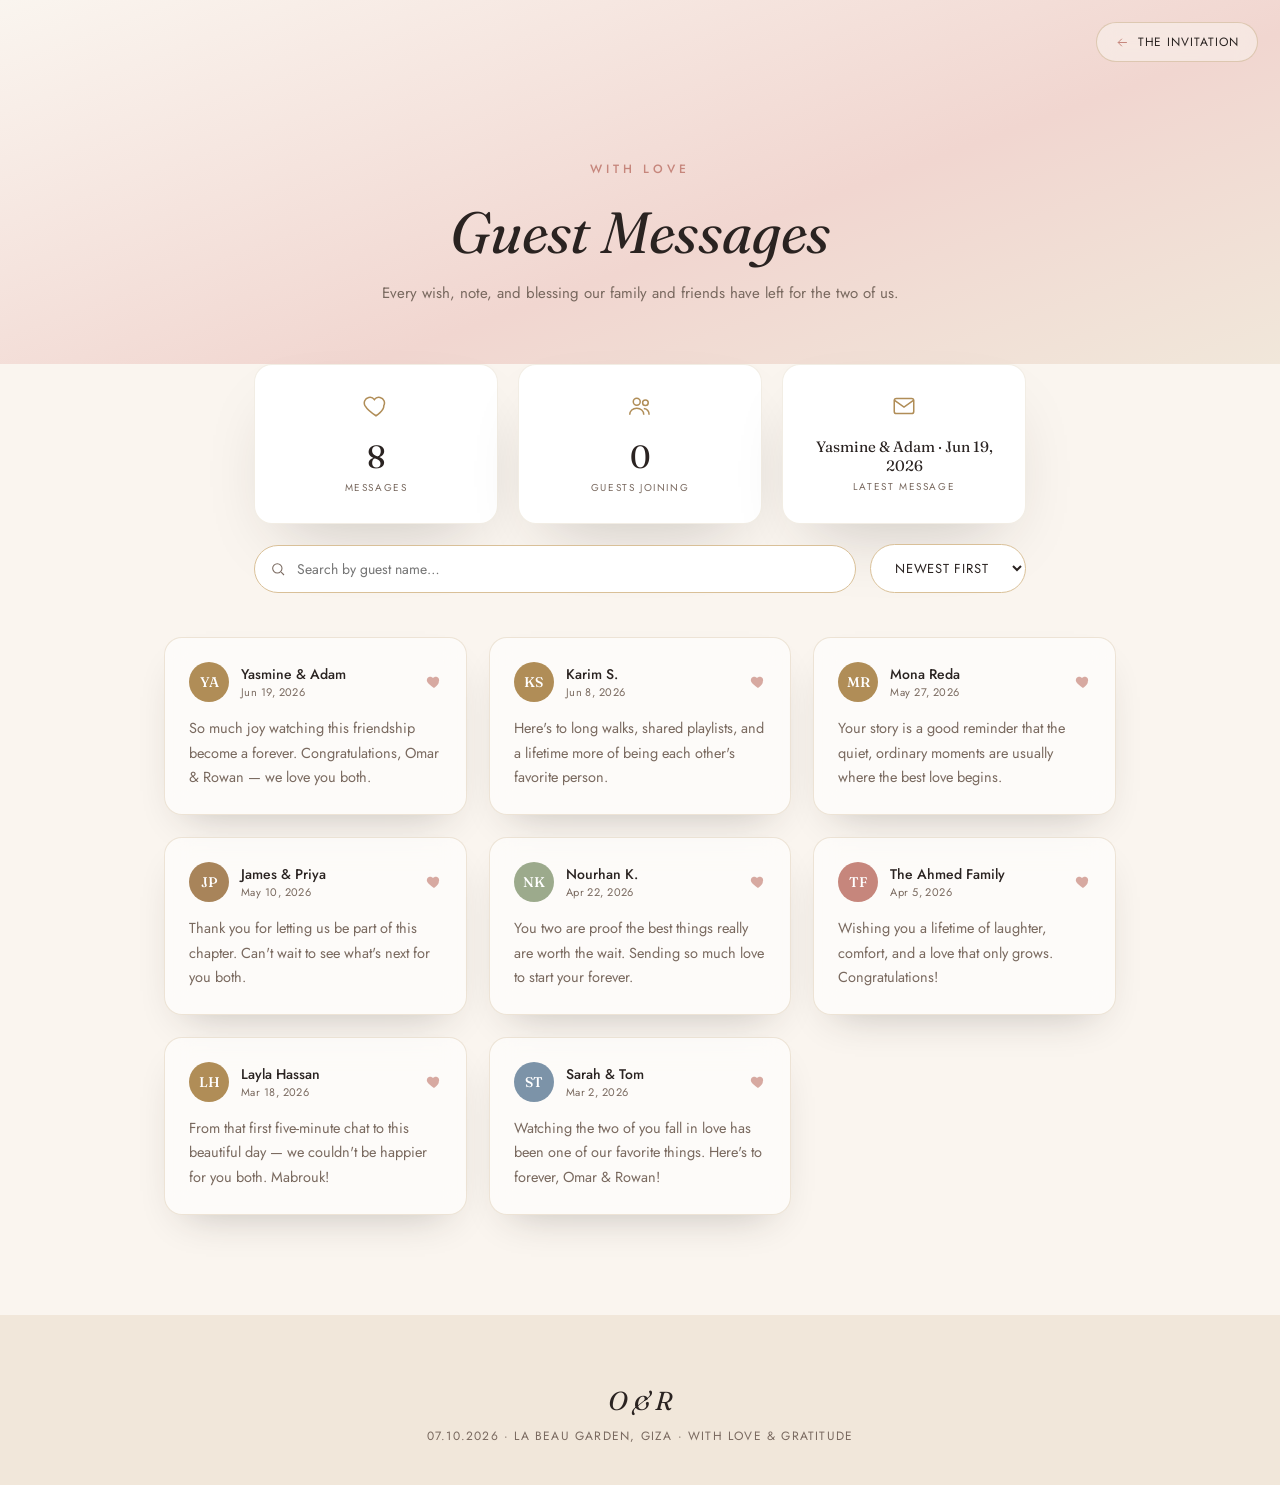
==== messages.html @ c039059a "Add files via upload" ====
<!DOCTYPE html>
<html lang="en">
<head>
<meta charset="UTF-8">
<meta name="viewport" content="width=device-width, initial-scale=1.0">
<meta name="theme-color" content="#B08D57">
<title>Guest Messages — Omar &amp; Rowan</title>
<link rel="preconnect" href="https://fonts.googleapis.com">
<link rel="preconnect" href="https://fonts.gstatic.com" crossorigin>
<link href="https://fonts.googleapis.com/css2?family=Fraunces:ital,opsz,wght@0,9..144,300;0,9..144,400;0,9..144,500;0,9..144,600;1,9..144,400;1,9..144,500&family=Jost:wght@300;400;500;600&display=swap" rel="stylesheet">
<link rel="stylesheet" href="style.css">
</head>
<body>

  <div id="preloader" aria-hidden="true">
    <svg class="pre-arch" width="140" height="50" viewBox="0 0 140 50">
      <path d="M4,46 C4,14 136,14 136,46"/>
    </svg>
    <div class="pre-mono">O &amp; R</div>
  </div>

  <nav id="site-nav" aria-label="Site">
    <a class="nav-pill" href="index.html">
      <svg viewBox="0 0 24 24" fill="none" stroke="currentColor" stroke-width="1.6"><path d="M19 12H5M11 18l-6-6 6-6"/></svg>
      <span>The Invitation</span>
    </a>
  </nav>

  <header class="msg-hero">
    <span class="eyebrow">With Love</span>
    <h1>Guest Messages</h1>
    <p>Every wish, note, and blessing our family and friends have left for the two of us.</p>
  </header>

  <main>
    <section class="stats-grid" data-reveal aria-label="Message statistics">
      <div class="stat-card">
        <svg class="stat-icon" viewBox="0 0 24 24" fill="none" stroke="currentColor" stroke-width="1.4"><path d="M12 21s-7.5-4.7-10.2-9.3C.3 8.8 1.6 5 5.3 4.1c2-.5 4 .3 5.2 2 1.2-1.7 3.2-2.5 5.2-2 3.7.9 5 4.7 3.5 7.6C19.5 16.3 12 21 12 21z"/></svg>
        <span class="stat-num" id="stat-total-messages">0</span>
        <span class="stat-label">Messages</span>
      </div>
      <div class="stat-card">
        <svg class="stat-icon" viewBox="0 0 24 24" fill="none" stroke="currentColor" stroke-width="1.4"><circle cx="9" cy="8" r="3.2"/><path d="M2.5 20c0-3.6 2.9-6 6.5-6s6.5 2.4 6.5 6"/><circle cx="17" cy="9" r="2.6"/><path d="M15.5 14.2c2.8.4 4.9 2.4 4.9 5.8"/></svg>
        <span class="stat-num" id="stat-total-guests">0</span>
        <span class="stat-label">Guests Joining</span>
      </div>
      <div class="stat-card">
        <svg class="stat-icon" viewBox="0 0 24 24" fill="none" stroke="currentColor" stroke-width="1.4"><rect x="3" y="5" width="18" height="14" rx="2"/><path d="M3 6.5l9 6.5 9-6.5"/></svg>
        <span class="stat-num" id="stat-latest-message" style="font-size:15px;">—</span>
        <span class="stat-label">Latest Message</span>
      </div>
    </section>

    <div class="msg-controls" data-reveal>
      <div class="msg-search-wrap">
        <svg viewBox="0 0 24 24" fill="none" stroke="currentColor" stroke-width="1.6" aria-hidden="true"><circle cx="11" cy="11" r="7"/><path d="M21 21l-4.3-4.3"/></svg>
        <input type="text" id="msg-search" placeholder="Search by guest name…" aria-label="Search messages by guest name">
      </div>
      <select id="msg-sort" aria-label="Sort messages">
        <option value="newest">Newest First</option>
        <option value="oldest">Oldest First</option>
      </select>
    </div>

    <div id="messages-grid"></div>

    <div class="messages-empty" id="messages-empty">
      <svg width="46" height="46" viewBox="0 0 24 24" fill="none" stroke="currentColor" stroke-width="1.2"><path d="M12 21s-7.5-4.7-10.2-9.3C.3 8.8 1.6 5 5.3 4.1c2-.5 4 .3 5.2 2 1.2-1.7 3.2-2.5 5.2-2 3.7.9 5 4.7 3.5 7.6C19.5 16.3 12 21 12 21z"/></svg>
      <strong>No messages yet</strong>
      <p>Be the first to leave your wishes for Omar &amp; Rowan.</p>
      <a class="btn btn-fill" href="index.html#rsvp">Leave a Message</a>
    </div>

    <div class="messages-no-results" id="messages-no-results">
      <strong>No matches</strong>
      <p>We couldn't find a guest by that name — try a different search.</p>
    </div>
  </main>

  <footer>
    <div class="foot-mono">O &amp; R</div>
    <p>07.10.2026 &middot; La Beau Garden, Giza &middot; With Love &amp; Gratitude</p>
  </footer>

<script src="utils.js"></script>
<script src="messagesData.js"></script>
<script src="messages.js"></script>
</body>
</html>
---- style.css ----
/* ============ TOKENS ============ */
  :root{
    --cream:#FAF5EF;
    --cream-deep:#F1E7DA;
    --blush:#E6B6AE;
    --blush-soft:#F1D6D0;
    --blush-deep:#C6867C;
    --gold:#B08D57;
    --gold-light:#D9C098;
    --ink:#2A2321;
    --ink-soft:#79695f;
    --white:#FFFFFF;
    --font-display:'Fraunces', serif;
    --font-body:'Jost', sans-serif;
    --shadow-soft: 0 30px 70px -30px rgba(42,35,33,.25);
    --ease: cubic-bezier(.22,.68,0,1.01);
    --section-pad: clamp(72px, 10vw, 140px);
  }

  *{box-sizing:border-box; margin:0; padding:0;}
  html{scroll-behavior:smooth;}
  body{
    font-family:var(--font-body);
    background:var(--cream);
    color:var(--ink);
    overflow-x:hidden;
    -webkit-font-smoothing:antialiased;
  }
  img{max-width:100%; display:block;}
  button{font-family:inherit; cursor:pointer;}
  a{color:inherit;}
  :focus-visible{outline:2px solid var(--gold); outline-offset:3px;}

  .eyebrow{
    font-family:var(--font-body);
    font-size:12px;
    letter-spacing:.32em;
    text-transform:uppercase;
    color:var(--blush-deep);
    font-weight:500;
    display:block;
    margin-bottom:18px;
  }
  .section-head{text-align:center; max-width:640px; margin:0 auto 56px;}
  .section-head h2{
    font-family:var(--font-display);
    font-weight:400;
    font-size:clamp(30px,4vw,44px);
    letter-spacing:.01em;
  }
  section{padding:var(--section-pad) 24px; position:relative;}
  .container{max-width:960px; margin:0 auto;}
  .container-narrow{max-width:680px; margin:0 auto;}

  .arch-divider{display:block; margin:0 auto; opacity:.85;}
  .arch-divider path{stroke:var(--gold); fill:none; stroke-width:1.3;}

  /* reveal-on-scroll */
  [data-reveal]{opacity:0; transform:translateY(26px); transition:opacity .9s var(--ease), transform .9s var(--ease);}
  [data-reveal].is-visible{opacity:1; transform:translateY(0);}

  .btn{
    display:inline-flex; align-items:center; gap:10px;
    padding:15px 34px;
    border-radius:999px;
    font-size:13px; letter-spacing:.14em; text-transform:uppercase; font-weight:500;
    text-decoration:none; border:1px solid var(--ink);
    transition:all .35s var(--ease);
    background:transparent; color:var(--ink);
  }
  .btn-fill{background:var(--ink); color:var(--cream);}
  .btn-fill:hover{background:var(--gold); border-color:var(--gold); color:var(--white);}
  .btn:not(.btn-fill):hover{background:var(--ink); color:var(--cream);}

  /* ============ UTILITIES ============
     Reusable building blocks for new components below —
     pulled out so surface/glass/shadow treatments aren't
     redefined per-component. Existing sections are left as
     they were to avoid regressions on this pass. */
  .u-glass{background:rgba(255,255,255,.55); backdrop-filter:blur(14px); -webkit-backdrop-filter:blur(14px);}
  .u-surface{background:var(--white); border-radius:18px; box-shadow:var(--shadow-soft);}
  .u-pill{border-radius:999px;}
  .u-visually-hidden{position:absolute; width:1px; height:1px; margin:-1px; padding:0; overflow:hidden; clip:rect(0,0,0,0); white-space:nowrap; border:0;}

  /* ============ PRELOADER ============ */
  #preloader{
    position:fixed; inset:0; z-index:999;
    background:var(--cream);
    display:flex; align-items:center; justify-content:center; flex-direction:column;
    transition:opacity .9s var(--ease), visibility .9s var(--ease);
  }
  #preloader.hide{opacity:0; visibility:hidden; pointer-events:none;}
  .pre-arch path{
    stroke:var(--gold); stroke-width:1.4; fill:none;
    stroke-dasharray:400; stroke-dashoffset:400;
    animation:draw 1.6s var(--ease) forwards .1s;
  }
  @keyframes draw{to{stroke-dashoffset:0;}}
  .pre-mono{
    font-family:var(--font-display); font-style:italic;
    font-size:26px; letter-spacing:.05em; color:var(--ink);
    opacity:0; margin-top:18px;
    animation:fadeUp 1s var(--ease) forwards 1.1s;
  }
  @keyframes fadeUp{from{opacity:0; transform:translateY(10px);} to{opacity:1; transform:translateY(0);}}

  /* ============ ENVELOPE ============ */
  #envelope-wrapper{
    position:fixed; inset:0; z-index:950;
    display:flex; align-items:center; justify-content:center; overflow:hidden;
    background:
      radial-gradient(ellipse at 50% 30%, rgba(217,192,152,.35), transparent 60%),
      linear-gradient(160deg, var(--cream) 0%, var(--blush-soft) 55%, var(--cream-deep) 100%);
    opacity:0; transform:scale(1.02);
    transition:opacity .8s var(--ease), transform .8s var(--ease);
  }
  body.loaded #envelope-wrapper{opacity:1; transform:scale(1);}
  #envelope-wrapper.fade-out{opacity:0; transform:scale(1.04); pointer-events:none; transition:opacity .68s var(--ease), transform .68s var(--ease);}
  #envelope-wrapper.skip-envelope{display:none;}

  .envelope-glow{
    position:absolute; width:60vmax; height:60vmax; border-radius:50%;
    background:radial-gradient(circle, rgba(176,141,87,.28), transparent 65%);
    filter:blur(10px); animation:glowPulse 6s ease-in-out infinite; pointer-events:none;
  }
  @keyframes glowPulse{0%,100%{transform:scale(1); opacity:.65;} 50%{transform:scale(1.08); opacity:.9;}}

  .envelope-particles{position:absolute; inset:0; pointer-events:none; z-index:1;}
  .dust-mote{position:absolute; border-radius:50%; background:var(--gold-light); opacity:0; animation:moteFloat linear infinite;}
  @keyframes moteFloat{
    0%{opacity:0; transform:translateY(0) translateX(0);}
    10%{opacity:.55;} 90%{opacity:.35;}
    100%{opacity:0; transform:translateY(-120px) translateX(18px);}
  }
  .spark{
    position:absolute; width:6px; height:6px; border-radius:50%; opacity:0;
    background:radial-gradient(circle, var(--white) 0%, var(--gold) 55%, transparent 75%);
    animation:sparkle 2.6s ease-in-out infinite;
  }
  @keyframes sparkle{0%,100%{opacity:0; transform:scale(.4);} 50%{opacity:1; transform:scale(1);}}

  #envelope-container{position:relative; z-index:2; display:flex; flex-direction:column; align-items:center; gap:34px; perspective:1600px;}

  .envelope{
    position:relative; width:min(78vw, 340px); aspect-ratio:3/2;
    transform-style:preserve-3d;
    filter:drop-shadow(0 30px 55px rgba(42,35,33,.28));
  }
  .envelope-body{
    position:absolute; inset:0; border-radius:6px;
    background:linear-gradient(155deg, #FFFDF9 0%, var(--cream) 60%, var(--cream-deep) 100%);
    border:1px solid var(--gold-light);
  }
  .envelope-body::before{
    content:''; position:absolute; inset:0;
    background:
      linear-gradient(135deg, transparent 49.5%, rgba(176,141,87,.16) 50%, transparent 50.5%),
      linear-gradient(-135deg, transparent 49.5%, rgba(176,141,87,.16) 50%, transparent 50.5%);
  }
  .envelope-body::after{
    content:''; position:absolute; inset:6px; border-radius:6px;
    border:1px solid var(--gold); opacity:.5; pointer-events:none;
  }
  .envelope-flap{
    position:absolute; top:0; left:0; right:0; height:52%;
    background:linear-gradient(155deg, #FFFDF9, var(--blush-soft));
    clip-path:polygon(0 0, 100% 0, 50% 100%);
    transform-origin:top center; transform:rotateX(0deg);
    transition:transform 1.1s var(--ease);
    z-index:3; border-top:1px solid var(--gold-light);
  }
  .envelope.open .envelope-flap{transform:rotateX(-172deg);}
  .wax-seal{
    position:absolute; top:calc(52% - 22px); left:50%; transform:translateX(-50%);
    width:46px; height:46px; border-radius:50%; z-index:5;
    background:radial-gradient(circle at 35% 30%, var(--blush-deep), var(--gold) 78%);
    box-shadow:0 6px 14px rgba(42,35,33,.35), inset 0 -3px 5px rgba(0,0,0,.2);
    display:flex; align-items:center; justify-content:center;
    font-family:var(--font-display); font-style:italic; color:var(--white); font-size:13px;
    transition:transform .6s var(--ease) .5s, opacity .6s var(--ease) .5s;
  }
  .envelope.open .wax-seal{transform:translateX(-50%) scale(.4) rotate(25deg); opacity:0;}
  .envelope-letter{
    position:absolute; left:6%; right:6%; bottom:8%; top:20%;
    background:linear-gradient(180deg, var(--white), var(--cream));
    border-radius:4px; box-shadow:0 10px 30px rgba(42,35,33,.18);
    border:1px solid var(--gold-light);
    display:flex; align-items:center; justify-content:center; text-align:center; padding:20px;
    transform:translateY(0) rotateX(0deg) scale(1);
    transition:transform 1.2s var(--ease) .55s, box-shadow 1.2s var(--ease) .55s;
    z-index:2;
  }
  .envelope.open .envelope-letter{
    transform:translateY(-64%) rotateX(6deg) scale(1.06);
    box-shadow:0 30px 60px rgba(42,35,33,.3);
  }
  .letter-content{display:flex; flex-direction:column; align-items:center; gap:8px;}
  .letter-ornament{color:var(--gold); font-size:20px;}
  .letter-content strong{font-family:var(--font-display); font-style:italic; font-size:clamp(20px,4vw,26px); color:var(--ink); font-weight:500;}
  .letter-subtext{font-size:11px; letter-spacing:.2em; text-transform:uppercase; color:var(--ink-soft);}

  #open-btn{
    display:flex; align-items:center; gap:10px; background:var(--ink); color:var(--cream);
    border:none; padding:15px 32px; border-radius:999px; font-size:13px; letter-spacing:.14em;
    text-transform:uppercase; font-weight:500; box-shadow:var(--shadow-soft);
    transition:background .35s var(--ease), transform .35s var(--ease), opacity .4s, transform .4s;
  }
  #open-btn:hover{background:var(--gold); transform:translateY(-2px);}
  .btn-icon{font-size:15px;}

  /* ============ SITE NAV ============ */
  #site-nav{position:fixed; top:22px; right:22px; z-index:70;}
  .nav-pill{
    display:flex; align-items:center; gap:8px;
    background:rgba(250,245,239,.55); backdrop-filter:blur(10px); -webkit-backdrop-filter:blur(10px);
    border:1px solid rgba(176,141,87,.35); color:var(--ink);
    padding:10px 18px; border-radius:999px; font-size:12px; letter-spacing:.08em; text-transform:uppercase;
    text-decoration:none; box-shadow:var(--shadow-soft); transition:all .3s var(--ease);
  }
  .nav-pill svg{width:15px; height:15px; color:var(--blush-deep); flex-shrink:0;}
  .nav-pill:hover{background:var(--ink); color:var(--cream);}
  .nav-pill:hover svg{color:var(--gold-light);}

  /* ============ HERO ============ */
  #hero{
    min-height:100vh; min-height:100svh;
    display:flex; flex-direction:column; align-items:center; justify-content:center;
    text-align:center; position:relative; overflow:hidden; padding:100px 24px 60px;
    background:linear-gradient(160deg, var(--cream) 0%, var(--blush-soft) 48%, var(--cream-deep) 100%);
    background-size:220% 220%;
    animation:heroShift 18s ease-in-out infinite;
  }
  @keyframes heroShift{
    0%,100%{background-position:0% 30%;}
    50%{background-position:100% 70%;}
  }
  .bokeh{position:absolute; border-radius:50%; background:radial-gradient(circle, rgba(176,141,87,.35), transparent 70%); filter:blur(2px); animation:drift linear infinite; opacity:.6;}
  @keyframes drift{
    0%{transform:translateY(0) translateX(0);}
    50%{transform:translateY(-40px) translateX(14px);}
    100%{transform:translateY(0) translateX(0);}
  }
  .hero-inner{position:relative; z-index:2; opacity:0; transform:translateY(18px);}
  body.loaded .hero-inner{animation:heroIn 1.1s var(--ease) forwards .15s;}
  @keyframes heroIn{to{opacity:1; transform:translateY(0);}}
  .hero-names{
    font-family:var(--font-display); font-weight:400; font-style:italic;
    font-size:clamp(52px, 10vw, 108px);
    line-height:1.02; color:var(--ink); margin:14px 0 26px;
  }
  .hero-arch{width:150px; height:44px; margin:26px auto;}
  .hero-meta{font-size:14px; letter-spacing:.18em; text-transform:uppercase; color:var(--ink-soft);}
  .hero-meta span{color:var(--blush-deep); padding:0 6px;}
  .scroll-cue{
    position:absolute; bottom:34px; left:50%; transform:translateX(-50%);
    display:flex; flex-direction:column; align-items:center; gap:8px;
    font-size:10px; letter-spacing:.28em; text-transform:uppercase; color:var(--ink-soft);
    z-index:2;
  }
  .scroll-cue::after{
    content:''; width:1px; height:34px; background:var(--gold);
    animation:scrollLine 2s ease-in-out infinite;
  }
  @keyframes scrollLine{0%,100%{transform:scaleY(.4); opacity:.4;} 50%{transform:scaleY(1); opacity:1;}}

  /* ============ STORY ============ */
  #story{background:var(--white);}
  .story-copy{font-size:17px; line-height:1.9; color:var(--ink-soft); text-align:center;}
  .story-copy p{margin-bottom:22px;}
  .story-copy p:first-of-type::first-letter{
    font-family:var(--font-display); font-size:52px; color:var(--gold); float:left;
    line-height:.8; margin:6px 10px 0 0; font-style:italic;
  }
  .narrate-btn{
    margin:34px auto 0; display:flex; align-items:center; gap:12px;
    background:none; border:1px solid var(--gold); color:var(--ink);
    padding:13px 28px; border-radius:999px; font-size:13px; letter-spacing:.12em; text-transform:uppercase;
    transition:all .3s var(--ease);
  }
  .narrate-btn:hover{background:var(--gold); color:var(--white);}
  .bars{display:flex; align-items:center; gap:2.5px; height:14px;}
  .bars span{width:2.5px; background:currentColor; border-radius:2px; height:5px; transition:height .2s;}
  .narrate-btn.speaking .bars span{animation:bar 0.9s ease-in-out infinite;}
  .narrate-btn.speaking .bars span:nth-child(2){animation-delay:.15s;}
  .narrate-btn.speaking .bars span:nth-child(3){animation-delay:.3s;}
  @keyframes bar{0%,100%{height:4px;} 50%{height:14px;}}

  /* ============ COUNTDOWN ============ */
  #countdown{background:var(--ink); color:var(--cream);}
  #countdown .eyebrow{color:var(--gold-light);}
  #countdown .section-head h2{color:var(--cream);}
  .cd-grid{display:grid; grid-template-columns:repeat(4,1fr); gap:18px; max-width:640px; margin:0 auto;}
  .cd-cell{text-align:center; padding:22px 8px; border:1px solid rgba(250,245,239,.18); border-radius:14px;}
  .cd-num{font-family:var(--font-display); font-size:clamp(32px,6vw,54px); font-weight:400; color:var(--cream);}
  .cd-label{font-size:10px; letter-spacing:.2em; text-transform:uppercase; color:var(--gold-light); margin-top:8px; display:block;}

  /* ============ LOCATION ============ */
  #location{background:var(--white);}
  .loc-card{
    max-width:560px; margin:0 auto; text-align:center;
    background:var(--cream); border-radius:22px; padding:52px 36px;
    box-shadow:var(--shadow-soft);
  }
  .loc-pin{width:34px; height:34px; margin:0 auto 18px; color:var(--gold);}
  .loc-card h3{font-family:var(--font-display); font-size:30px; font-weight:400; margin-bottom:10px;}
  .loc-addr{color:var(--ink-soft); font-size:15px; margin-bottom:6px;}
  .loc-time{color:var(--ink-soft); font-size:13px; letter-spacing:.08em; margin-bottom:28px;}
  .loc-time em{font-style:normal; color:var(--blush-deep);}

  /* ============ GUIDELINES ============ */
  #guidelines{background:var(--blush-soft);}
  .g-grid{display:grid; grid-template-columns:repeat(3,1fr); gap:28px; max-width:900px; margin:0 auto;}
  .g-card{background:var(--white); border-radius:18px; padding:36px 26px; text-align:center;}
  .g-icon{width:30px; height:30px; margin:0 auto 16px; color:var(--gold);}
  .g-card h4{font-family:var(--font-display); font-size:19px; font-weight:500; margin-bottom:10px;}
  .g-card p{font-size:14px; line-height:1.75; color:var(--ink-soft);}

  /* ============ GALLERY ============ */
  #gallery{background:var(--white);}
  .gal-grid{column-count:3; column-gap:22px; max-width:1000px; margin:0 auto;}
  .gal-card{
    break-inside:avoid; margin-bottom:22px; width:100%;
    position:relative; overflow:hidden; border-radius:16px; display:block;
    background:var(--cream-deep); box-shadow:0 14px 34px -18px rgba(42,35,33,.28);
    cursor:zoom-in; border:1px solid var(--gold-light);
    opacity:0; transform:translateY(22px);
    transition:opacity .7s var(--ease), transform .7s var(--ease), box-shadow .4s var(--ease);
  }
  .gal-card.is-visible{opacity:1; transform:translateY(0);}
  .gal-card:hover{box-shadow:0 22px 46px -18px rgba(42,35,33,.4);}
  .gal-card img{width:100%; height:auto; transition:transform .7s var(--ease);}
  .gal-card:hover img{transform:scale(1.07);}
  .gal-caption{
    position:absolute; left:0; right:0; bottom:0; padding:26px 18px 16px;
    background:linear-gradient(0deg, rgba(42,35,33,.72), transparent);
    color:var(--cream); font-size:13px; letter-spacing:.04em;
    opacity:0; transform:translateY(8px);
    transition:opacity .35s var(--ease), transform .35s var(--ease);
  }
  .gal-card:hover .gal-caption, .gal-card:focus-within .gal-caption{opacity:1; transform:translateY(0);}
  .gallery-empty{text-align:center; padding:50px 20px; color:var(--ink-soft); font-size:14px; max-width:420px; margin:0 auto;}
  .gallery-empty strong{display:block; font-family:var(--font-display); font-style:italic; font-size:20px; color:var(--ink); margin-bottom:8px;}

  /* ============ LIGHTBOX ============ */
  #lightbox{
    position:fixed; inset:0; z-index:300; display:none;
    align-items:center; justify-content:center; padding:30px;
    background:rgba(20,16,15,.92);
  }
  #lightbox.open{display:flex;}
  .lightbox-figure{max-width:min(92vw,900px); max-height:88vh; text-align:center;}
  .lightbox-figure img{max-width:100%; max-height:76vh; border-radius:10px; box-shadow:0 30px 70px rgba(0,0,0,.5); margin:0 auto;}
  .lightbox-caption{color:var(--cream); font-size:13px; margin-top:16px; letter-spacing:.04em;}
  .lightbox-btn{
    position:absolute; background:rgba(250,245,239,.12); border:1px solid rgba(250,245,239,.3); color:var(--cream);
    border-radius:50%; width:44px; height:44px; display:flex; align-items:center; justify-content:center;
    transition:all .25s var(--ease);
  }
  .lightbox-btn:hover{background:var(--gold); border-color:var(--gold);}
  .lightbox-btn svg{width:18px; height:18px;}
  #lightbox-close{top:22px; right:22px;}
  #lightbox-prev{left:18px; top:50%; transform:translateY(-50%);}
  #lightbox-next{right:18px; top:50%; transform:translateY(-50%);}

  /* ============ RSVP ============ */
  #rsvp{background:var(--ink); color:var(--cream);}
  #rsvp .eyebrow{color:var(--gold-light);}
  #rsvp .section-head h2{color:var(--cream);}
  #rsvp-form{max-width:560px; margin:0 auto; display:grid; gap:20px;}
  .field label{display:block; font-size:11px; letter-spacing:.14em; text-transform:uppercase; color:var(--gold-light); margin-bottom:8px;}
  .field input, .field select, .field textarea{
    width:100%; background:transparent; border:1px solid rgba(250,245,239,.3);
    color:var(--cream); padding:13px 16px; border-radius:10px; font-family:inherit; font-size:15px;
  }
  .field textarea{resize:vertical; min-height:80px;}
  .field select option{color:var(--ink);}
  .field input::placeholder, .field textarea::placeholder{color:rgba(250,245,239,.4);}
  .radio-row{display:flex; gap:12px; flex-wrap:wrap;}
  .radio-pill input{position:absolute; opacity:0; pointer-events:none;}
  .radio-pill span{
    display:inline-block; padding:11px 22px; border-radius:999px; border:1px solid rgba(250,245,239,.3);
    font-size:13px; transition:all .25s;
  }
  .radio-pill input:checked + span{background:var(--gold); border-color:var(--gold); color:var(--white);}
  .rsvp-submit{width:100%; justify-content:center; background:var(--gold); border-color:var(--gold); color:var(--white);}
  .rsvp-submit:hover{background:var(--blush-deep); border-color:var(--blush-deep);}
  .rsvp-note{font-size:12px; color:rgba(250,245,239,.55); text-align:center;}
  #rsvp-confirm{display:none; text-align:center; max-width:480px; margin:0 auto;}
  #rsvp-confirm.show{display:block;}
  #rsvp-confirm svg{width:40px; height:40px; color:var(--gold-light); margin:0 auto 16px;}
  #rsvp-confirm h3{font-family:var(--font-display); font-size:26px; font-weight:400; margin-bottom:10px;}
  #rsvp-confirm p{color:rgba(250,245,239,.7); font-size:14px;}

  /* ============ FOOTER ============ */
  footer{text-align:center; padding:70px 24px 40px; background:var(--cream-deep);}
  .foot-mono{font-family:var(--font-display); font-style:italic; font-size:26px; margin-bottom:10px;}
  footer p{font-size:12px; letter-spacing:.1em; color:var(--ink-soft); text-transform:uppercase;}
  #admin-link{
    display:inline-block; margin-top:26px; font-size:11px; color:var(--ink-soft);
    text-decoration:underline; text-underline-offset:3px; opacity:.55; background:none; border:none;
  }

  /* ============ MUSIC WIDGET ============ */
  #music-widget{position:fixed; bottom:26px; right:26px; z-index:60;}
  #music-btn{
    width:54px; height:54px; border-radius:50%; background:var(--ink); color:var(--cream);
    border:none; display:flex; align-items:center; justify-content:center;
    box-shadow:var(--shadow-soft);
  }
  #music-btn svg{width:20px; height:20px;}
  #music-btn.playing svg{animation:spin 6s linear infinite;}
  @keyframes spin{to{transform:rotate(360deg);}}
  #music-panel{
    position:absolute; bottom:66px; right:0; width:300px;
    background:var(--white); border-radius:16px; box-shadow:var(--shadow-soft);
    padding:16px; opacity:0; transform:translateY(10px) scale(.97); pointer-events:none;
    transition:all .3s var(--ease);
  }
  #music-panel.open{opacity:1; transform:translateY(0) scale(1); pointer-events:auto;}
  .music-empty{text-align:center; padding:18px 10px; font-size:13px; color:var(--ink-soft); line-height:1.6;}
  .music-empty strong{display:block; color:var(--ink); font-family:var(--font-display); font-size:16px; margin-bottom:6px; font-style:italic;}

  /* ============ ADMIN MODAL ============ */
  #admin-modal{
    position:fixed; inset:0; background:rgba(42,35,33,.7); z-index:200;
    display:none; align-items:center; justify-content:center; padding:24px;
  }
  #admin-modal.open{display:flex;}
  .admin-box{background:var(--cream); border-radius:18px; padding:32px; max-width:520px; width:100%; max-height:74vh; overflow-y:auto;}
  .admin-box h3{font-family:var(--font-display); font-size:24px; margin-bottom:18px;}
  .admin-row{border-bottom:1px solid var(--gold-light); padding:14px 0; font-size:14px;}
  .admin-row b{display:block; font-family:var(--font-body); font-weight:500;}
  .admin-row span{color:var(--ink-soft); font-size:12.5px;}
  #admin-close{margin-top:20px;}
  .admin-empty{color:var(--ink-soft); font-size:14px;}

  /* ============ MESSAGES PAGE ============ */
  .msg-hero{
    padding:160px 24px 60px; text-align:center;
    background:linear-gradient(160deg, var(--cream) 0%, var(--blush-soft) 60%, var(--cream-deep) 100%);
    opacity:0; transform:translateY(18px);
  }
  body.loaded .msg-hero{animation:heroIn 1.1s var(--ease) forwards .15s;}
  .msg-hero h1{font-family:var(--font-display); font-style:italic; font-weight:400; font-size:clamp(36px,6vw,58px); color:var(--ink);}
  .msg-hero p{color:var(--ink-soft); margin-top:14px; font-size:15px;}

  .stats-grid{display:grid; grid-template-columns:repeat(3,1fr); gap:20px; max-width:820px; margin:0 auto; padding:0 24px 20px;}
  .stat-card{
    background:var(--white); border-radius:18px; padding:28px 18px; text-align:center;
    box-shadow:var(--shadow-soft); border:1px solid rgba(176,141,87,.16);
  }
  .stat-icon{width:26px; height:26px; margin:0 auto 12px; color:var(--gold);}
  .stat-num{display:block; font-family:var(--font-display); font-size:clamp(24px,4vw,32px); color:var(--ink);}
  .stat-label{font-size:10px; letter-spacing:.16em; text-transform:uppercase; color:var(--ink-soft); margin-top:4px; display:block;}

  .msg-controls{
    max-width:820px; margin:0 auto 44px; padding:0 24px;
    display:flex; gap:14px; flex-wrap:wrap; align-items:center; justify-content:center;
  }
  .msg-search-wrap{position:relative; flex:1; min-width:220px;}
  .msg-search-wrap svg{position:absolute; left:16px; top:50%; transform:translateY(-50%); width:16px; height:16px; color:var(--ink-soft);}
  #msg-search{
    width:100%; padding:13px 16px 13px 42px; border-radius:999px; border:1px solid var(--gold-light);
    background:var(--white); font-family:inherit; font-size:14px; color:var(--ink);
  }
  #msg-sort{
    padding:13px 20px; border-radius:999px; border:1px solid var(--gold-light); background:var(--white);
    font-family:inherit; font-size:13px; color:var(--ink); text-transform:uppercase; letter-spacing:.06em;
  }

  #messages-grid{
    display:grid; grid-template-columns:repeat(3,1fr); gap:22px;
    max-width:1000px; margin:0 auto; padding:0 24px 100px;
  }
  .msg-card{
    background:rgba(255,255,255,.6); backdrop-filter:blur(14px); -webkit-backdrop-filter:blur(14px);
    border:1px solid rgba(176,141,87,.22); border-radius:18px; padding:24px;
    box-shadow:0 18px 40px -22px rgba(42,35,33,.3);
    opacity:0; transform:translateY(18px);
    animation:msgFadeUp .7s var(--ease) forwards;
    transition:transform .3s var(--ease), box-shadow .3s var(--ease);
  }
  @keyframes msgFadeUp{to{opacity:1; transform:translateY(0);}}
  .msg-card:hover{transform:translateY(-4px); box-shadow:0 26px 50px -20px rgba(42,35,33,.36);}
  .msg-top{display:flex; align-items:center; gap:12px; margin-bottom:14px;}
  .msg-avatar{
    width:40px; height:40px; border-radius:50%; flex-shrink:0;
    display:flex; align-items:center; justify-content:center;
    color:var(--white); font-family:var(--font-display); font-size:14px; font-weight:500;
  }
  .msg-meta{display:flex; flex-direction:column; flex:1; min-width:0;}
  .msg-name{font-size:14px; font-weight:500; color:var(--ink);}
  .msg-date{font-size:11px; color:var(--ink-soft); letter-spacing:.04em;}
  .msg-heart{width:16px; height:16px; color:var(--blush-deep); flex-shrink:0; opacity:.7;}
  .msg-text{font-size:14.5px; line-height:1.7; color:var(--ink-soft);}

  .messages-empty, .messages-no-results{text-align:center; max-width:420px; margin:0 auto; padding:60px 24px 100px; display:none;}
  .messages-empty svg{color:var(--gold); margin:0 auto 18px; display:block;}
  .messages-empty strong, .messages-no-results strong{
    display:block; font-family:var(--font-display); font-style:italic; font-size:24px; color:var(--ink); margin-bottom:10px;
  }
  .messages-empty p, .messages-no-results p{color:var(--ink-soft); font-size:14px; margin-bottom:22px;}

  /* ============ RESPONSIVE ============ */
  @media (max-width:900px){
    .gal-grid{column-count:2;}
    #messages-grid{grid-template-columns:repeat(2,1fr);}
  }
  @media (max-width:760px){
    .cd-grid{gap:10px;}
    .cd-cell{padding:14px 4px; border-radius:10px;}
    .g-grid{grid-template-columns:repeat(2,1fr);}
    #music-widget{bottom:18px; right:18px;}
    #music-panel{width:calc(100vw - 36px); right:-8px;}
    #site-nav{top:14px; right:14px;}
    .nav-pill span{display:none;}
    .nav-pill{padding:12px;}
    .nav-pill svg{width:17px; height:17px;}
    .stats-grid{gap:12px;}
    .msg-hero{padding:130px 24px 40px;}
  }
  @media (max-width:600px){
    .gal-grid{column-count:1;}
    #messages-grid{grid-template-columns:1fr;}
    .lightbox-btn{width:38px; height:38px;}
    #lightbox-prev{left:8px;}
    #lightbox-next{right:8px;}
  }
  @media (max-width:480px){
    .g-grid{grid-template-columns:1fr;}
    .stat-card{padding:20px 10px;}
  }

  @media (prefers-reduced-motion: reduce){
    *{animation-duration:.01ms !important; animation-iteration-count:1 !important; transition-duration:.01ms !important;}
    html{scroll-behavior:auto;}
  }
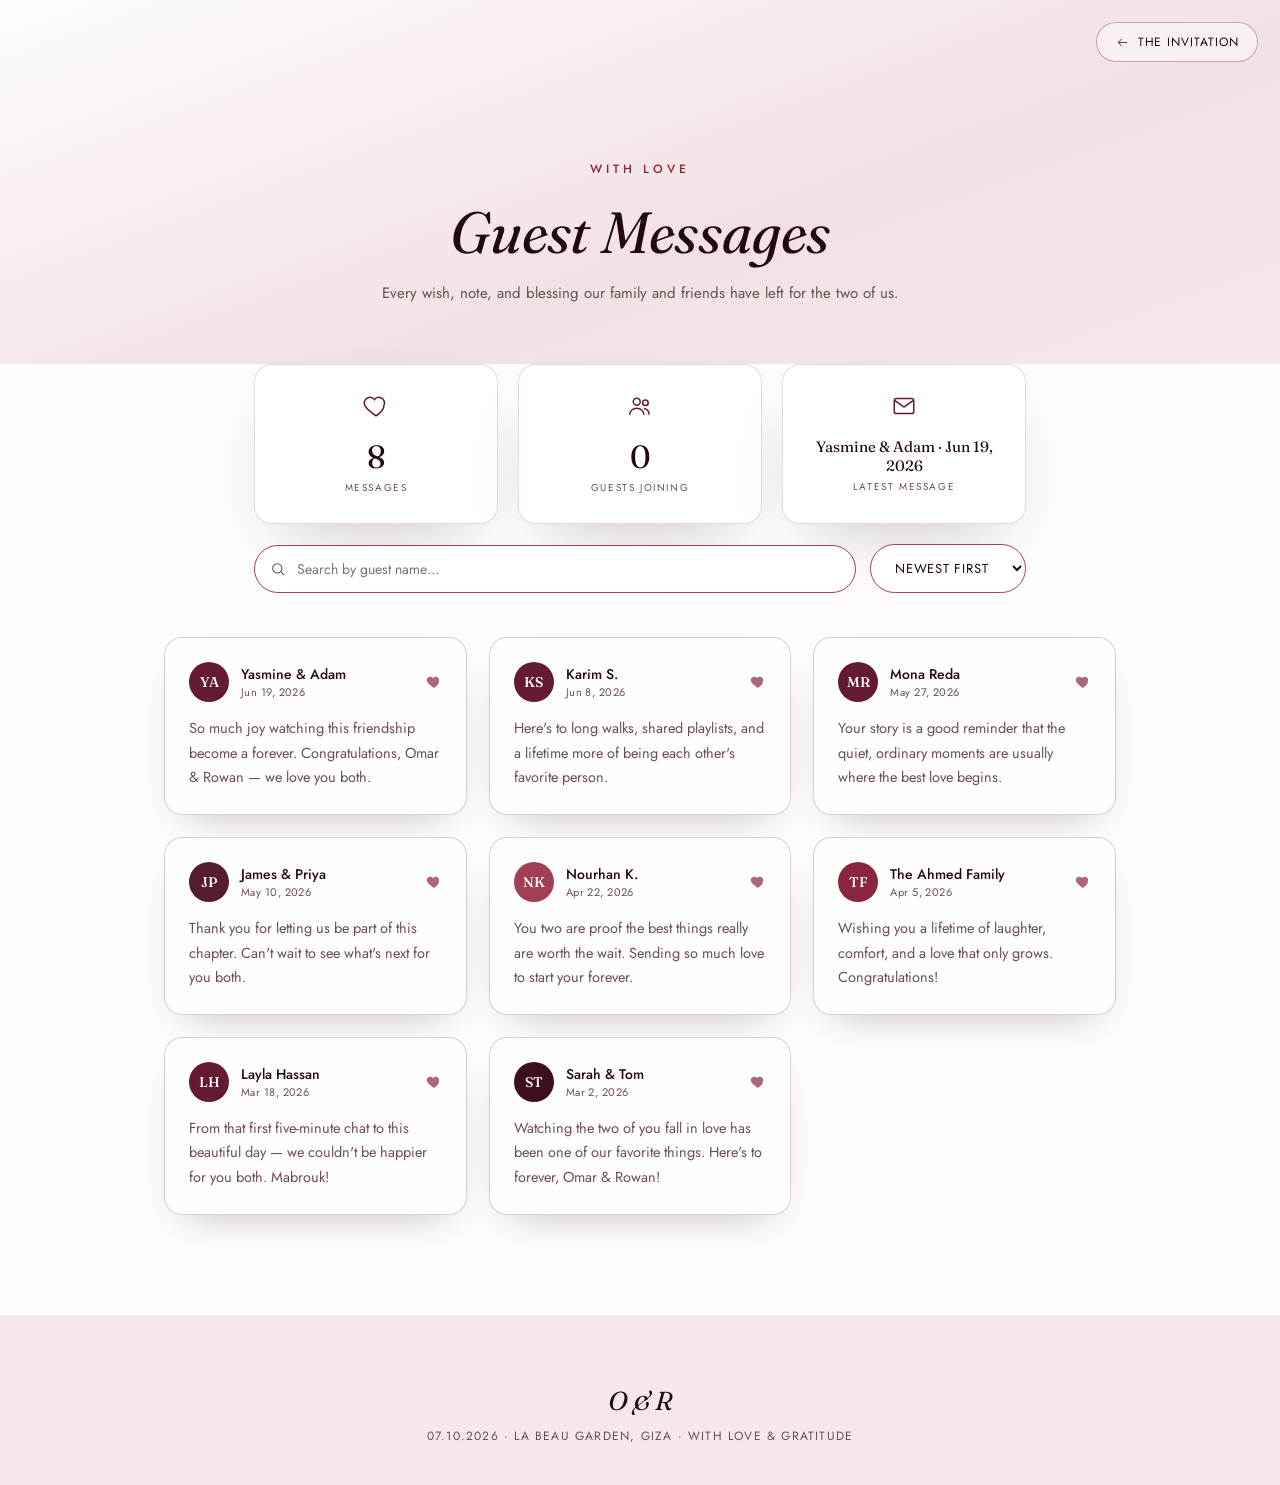
==== commit 2a56540a: "Add files via upload" ====
--- a/messages.html
+++ b/messages.html
@@ -3,7 +3,7 @@
 <head>
 <meta charset="UTF-8">
 <meta name="viewport" content="width=device-width, initial-scale=1.0">
-<meta name="theme-color" content="#B08D57">
+<meta name="theme-color" content="#641B31">
 <title>Guest Messages — Omar &amp; Rowan</title>
 <link rel="preconnect" href="https://fonts.googleapis.com">
 <link rel="preconnect" href="https://fonts.gstatic.com" crossorigin>
--- a/style.css
+++ b/style.css
@@ -1,18 +1,22 @@
 /* ============ TOKENS ============ */
   :root{
-    --cream:#FAF5EF;
-    --cream-deep:#F1E7DA;
-    --blush:#E6B6AE;
-    --blush-soft:#F1D6D0;
-    --blush-deep:#C6867C;
-    --gold:#B08D57;
-    --gold-light:#D9C098;
-    --ink:#2A2321;
-    --ink-soft:#79695f;
+    --cream:#FEFCFC;
+    --cream-deep:#F6E8EA;
+    --blush:#E8CDD2;
+    --blush-soft:#F2E1E3;
+    --blush-deep:#8A2540;
+    --gold:#641B31;
+    --gold-light:#A23F55;
+    --ink:#220810;
+    --ink-soft:#6B4E53;
     --white:#FFFFFF;
+    --accent-rgb:100,27,49;
+    --gold-light-rgb:162,63,85;
+    --ink-rgb:34,8,16;
+    --cream-rgb:254,252,252;
     --font-display:'Fraunces', serif;
     --font-body:'Jost', sans-serif;
-    --shadow-soft: 0 30px 70px -30px rgba(42,35,33,.25);
+    --shadow-soft: 0 30px 70px -30px rgba(var(--ink-rgb),.25);
     --ease: cubic-bezier(.22,.68,0,1.01);
     --section-pad: clamp(72px, 10vw, 140px);
   }
@@ -109,7 +113,7 @@
     position:fixed; inset:0; z-index:950;
     display:flex; align-items:center; justify-content:center; overflow:hidden;
     background:
-      radial-gradient(ellipse at 50% 30%, rgba(217,192,152,.35), transparent 60%),
+      radial-gradient(ellipse at 50% 30%, rgba(var(--gold-light-rgb),.35), transparent 60%),
       linear-gradient(160deg, var(--cream) 0%, var(--blush-soft) 55%, var(--cream-deep) 100%);
     opacity:0; transform:scale(1.02);
     transition:opacity .8s var(--ease), transform .8s var(--ease);
@@ -120,7 +124,7 @@
 
   .envelope-glow{
     position:absolute; width:60vmax; height:60vmax; border-radius:50%;
-    background:radial-gradient(circle, rgba(176,141,87,.28), transparent 65%);
+    background:radial-gradient(circle, rgba(var(--accent-rgb),.28), transparent 65%);
     filter:blur(10px); animation:glowPulse 6s ease-in-out infinite; pointer-events:none;
   }
   @keyframes glowPulse{0%,100%{transform:scale(1); opacity:.65;} 50%{transform:scale(1.08); opacity:.9;}}
@@ -144,7 +148,7 @@
   .envelope{
     position:relative; width:min(78vw, 340px); aspect-ratio:3/2;
     transform-style:preserve-3d;
-    filter:drop-shadow(0 30px 55px rgba(42,35,33,.28));
+    filter:drop-shadow(0 30px 55px rgba(var(--ink-rgb),.28));
   }
   .envelope-body{
     position:absolute; inset:0; border-radius:6px;
@@ -154,8 +158,8 @@
   .envelope-body::before{
     content:''; position:absolute; inset:0;
     background:
-      linear-gradient(135deg, transparent 49.5%, rgba(176,141,87,.16) 50%, transparent 50.5%),
-      linear-gradient(-135deg, transparent 49.5%, rgba(176,141,87,.16) 50%, transparent 50.5%);
+      linear-gradient(135deg, transparent 49.5%, rgba(var(--accent-rgb),.16) 50%, transparent 50.5%),
+      linear-gradient(-135deg, transparent 49.5%, rgba(var(--accent-rgb),.16) 50%, transparent 50.5%);
   }
   .envelope-body::after{
     content:''; position:absolute; inset:6px; border-radius:6px;
@@ -174,7 +178,7 @@
     position:absolute; top:calc(52% - 22px); left:50%; transform:translateX(-50%);
     width:46px; height:46px; border-radius:50%; z-index:5;
     background:radial-gradient(circle at 35% 30%, var(--blush-deep), var(--gold) 78%);
-    box-shadow:0 6px 14px rgba(42,35,33,.35), inset 0 -3px 5px rgba(0,0,0,.2);
+    box-shadow:0 6px 14px rgba(var(--ink-rgb),.35), inset 0 -3px 5px rgba(0,0,0,.2);
     display:flex; align-items:center; justify-content:center;
     font-family:var(--font-display); font-style:italic; color:var(--white); font-size:13px;
     transition:transform .6s var(--ease) .5s, opacity .6s var(--ease) .5s;
@@ -183,7 +187,7 @@
   .envelope-letter{
     position:absolute; left:6%; right:6%; bottom:8%; top:20%;
     background:linear-gradient(180deg, var(--white), var(--cream));
-    border-radius:4px; box-shadow:0 10px 30px rgba(42,35,33,.18);
+    border-radius:4px; box-shadow:0 10px 30px rgba(var(--ink-rgb),.18);
     border:1px solid var(--gold-light);
     display:flex; align-items:center; justify-content:center; text-align:center; padding:20px;
     transform:translateY(0) rotateX(0deg) scale(1);
@@ -192,7 +196,7 @@
   }
   .envelope.open .envelope-letter{
     transform:translateY(-64%) rotateX(6deg) scale(1.06);
-    box-shadow:0 30px 60px rgba(42,35,33,.3);
+    box-shadow:0 30px 60px rgba(var(--ink-rgb),.3);
   }
   .letter-content{display:flex; flex-direction:column; align-items:center; gap:8px;}
   .letter-ornament{color:var(--gold); font-size:20px;}
@@ -212,8 +216,8 @@
   #site-nav{position:fixed; top:22px; right:22px; z-index:70;}
   .nav-pill{
     display:flex; align-items:center; gap:8px;
-    background:rgba(250,245,239,.55); backdrop-filter:blur(10px); -webkit-backdrop-filter:blur(10px);
-    border:1px solid rgba(176,141,87,.35); color:var(--ink);
+    background:rgba(var(--cream-rgb),.55); backdrop-filter:blur(10px); -webkit-backdrop-filter:blur(10px);
+    border:1px solid rgba(var(--accent-rgb),.35); color:var(--ink);
     padding:10px 18px; border-radius:999px; font-size:12px; letter-spacing:.08em; text-transform:uppercase;
     text-decoration:none; box-shadow:var(--shadow-soft); transition:all .3s var(--ease);
   }
@@ -234,7 +238,7 @@
     0%,100%{background-position:0% 30%;}
     50%{background-position:100% 70%;}
   }
-  .bokeh{position:absolute; border-radius:50%; background:radial-gradient(circle, rgba(176,141,87,.35), transparent 70%); filter:blur(2px); animation:drift linear infinite; opacity:.6;}
+  .bokeh{position:absolute; border-radius:50%; background:radial-gradient(circle, rgba(var(--accent-rgb),.35), transparent 70%); filter:blur(2px); animation:drift linear infinite; opacity:.6;}
   @keyframes drift{
     0%{transform:translateY(0) translateX(0);}
     50%{transform:translateY(-40px) translateX(14px);}
@@ -290,7 +294,7 @@
   #countdown .eyebrow{color:var(--gold-light);}
   #countdown .section-head h2{color:var(--cream);}
   .cd-grid{display:grid; grid-template-columns:repeat(4,1fr); gap:18px; max-width:640px; margin:0 auto;}
-  .cd-cell{text-align:center; padding:22px 8px; border:1px solid rgba(250,245,239,.18); border-radius:14px;}
+  .cd-cell{text-align:center; padding:22px 8px; border:1px solid rgba(var(--cream-rgb),.18); border-radius:14px;}
   .cd-num{font-family:var(--font-display); font-size:clamp(32px,6vw,54px); font-weight:400; color:var(--cream);}
   .cd-label{font-size:10px; letter-spacing:.2em; text-transform:uppercase; color:var(--gold-light); margin-top:8px; display:block;}
 
@@ -321,18 +325,18 @@
   .gal-card{
     break-inside:avoid; margin-bottom:22px; width:100%;
     position:relative; overflow:hidden; border-radius:16px; display:block;
-    background:var(--cream-deep); box-shadow:0 14px 34px -18px rgba(42,35,33,.28);
+    background:var(--cream-deep); box-shadow:0 14px 34px -18px rgba(var(--ink-rgb),.28);
     cursor:zoom-in; border:1px solid var(--gold-light);
     opacity:0; transform:translateY(22px);
     transition:opacity .7s var(--ease), transform .7s var(--ease), box-shadow .4s var(--ease);
   }
   .gal-card.is-visible{opacity:1; transform:translateY(0);}
-  .gal-card:hover{box-shadow:0 22px 46px -18px rgba(42,35,33,.4);}
+  .gal-card:hover{box-shadow:0 22px 46px -18px rgba(var(--ink-rgb),.4);}
   .gal-card img{width:100%; height:auto; transition:transform .7s var(--ease);}
   .gal-card:hover img{transform:scale(1.07);}
   .gal-caption{
     position:absolute; left:0; right:0; bottom:0; padding:26px 18px 16px;
-    background:linear-gradient(0deg, rgba(42,35,33,.72), transparent);
+    background:linear-gradient(0deg, rgba(var(--ink-rgb),.72), transparent);
     color:var(--cream); font-size:13px; letter-spacing:.04em;
     opacity:0; transform:translateY(8px);
     transition:opacity .35s var(--ease), transform .35s var(--ease);
@@ -352,7 +356,7 @@
   .lightbox-figure img{max-width:100%; max-height:76vh; border-radius:10px; box-shadow:0 30px 70px rgba(0,0,0,.5); margin:0 auto;}
   .lightbox-caption{color:var(--cream); font-size:13px; margin-top:16px; letter-spacing:.04em;}
   .lightbox-btn{
-    position:absolute; background:rgba(250,245,239,.12); border:1px solid rgba(250,245,239,.3); color:var(--cream);
+    position:absolute; background:rgba(var(--cream-rgb),.12); border:1px solid rgba(var(--cream-rgb),.3); color:var(--cream);
     border-radius:50%; width:44px; height:44px; display:flex; align-items:center; justify-content:center;
     transition:all .25s var(--ease);
   }
@@ -369,27 +373,27 @@
   #rsvp-form{max-width:560px; margin:0 auto; display:grid; gap:20px;}
   .field label{display:block; font-size:11px; letter-spacing:.14em; text-transform:uppercase; color:var(--gold-light); margin-bottom:8px;}
   .field input, .field select, .field textarea{
-    width:100%; background:transparent; border:1px solid rgba(250,245,239,.3);
+    width:100%; background:transparent; border:1px solid rgba(var(--cream-rgb),.3);
     color:var(--cream); padding:13px 16px; border-radius:10px; font-family:inherit; font-size:15px;
   }
   .field textarea{resize:vertical; min-height:80px;}
   .field select option{color:var(--ink);}
-  .field input::placeholder, .field textarea::placeholder{color:rgba(250,245,239,.4);}
+  .field input::placeholder, .field textarea::placeholder{color:rgba(var(--cream-rgb),.4);}
   .radio-row{display:flex; gap:12px; flex-wrap:wrap;}
   .radio-pill input{position:absolute; opacity:0; pointer-events:none;}
   .radio-pill span{
-    display:inline-block; padding:11px 22px; border-radius:999px; border:1px solid rgba(250,245,239,.3);
+    display:inline-block; padding:11px 22px; border-radius:999px; border:1px solid rgba(var(--cream-rgb),.3);
     font-size:13px; transition:all .25s;
   }
   .radio-pill input:checked + span{background:var(--gold); border-color:var(--gold); color:var(--white);}
   .rsvp-submit{width:100%; justify-content:center; background:var(--gold); border-color:var(--gold); color:var(--white);}
   .rsvp-submit:hover{background:var(--blush-deep); border-color:var(--blush-deep);}
-  .rsvp-note{font-size:12px; color:rgba(250,245,239,.55); text-align:center;}
+  .rsvp-note{font-size:12px; color:rgba(var(--cream-rgb),.55); text-align:center;}
   #rsvp-confirm{display:none; text-align:center; max-width:480px; margin:0 auto;}
   #rsvp-confirm.show{display:block;}
   #rsvp-confirm svg{width:40px; height:40px; color:var(--gold-light); margin:0 auto 16px;}
   #rsvp-confirm h3{font-family:var(--font-display); font-size:26px; font-weight:400; margin-bottom:10px;}
-  #rsvp-confirm p{color:rgba(250,245,239,.7); font-size:14px;}
+  #rsvp-confirm p{color:rgba(var(--cream-rgb),.7); font-size:14px;}
 
   /* ============ FOOTER ============ */
   footer{text-align:center; padding:70px 24px 40px; background:var(--cream-deep);}
@@ -422,7 +426,7 @@
 
   /* ============ ADMIN MODAL ============ */
   #admin-modal{
-    position:fixed; inset:0; background:rgba(42,35,33,.7); z-index:200;
+    position:fixed; inset:0; background:rgba(var(--ink-rgb),.7); z-index:200;
     display:none; align-items:center; justify-content:center; padding:24px;
   }
   #admin-modal.open{display:flex;}
@@ -447,7 +451,7 @@
   .stats-grid{display:grid; grid-template-columns:repeat(3,1fr); gap:20px; max-width:820px; margin:0 auto; padding:0 24px 20px;}
   .stat-card{
     background:var(--white); border-radius:18px; padding:28px 18px; text-align:center;
-    box-shadow:var(--shadow-soft); border:1px solid rgba(176,141,87,.16);
+    box-shadow:var(--shadow-soft); border:1px solid rgba(var(--accent-rgb),.16);
   }
   .stat-icon{width:26px; height:26px; margin:0 auto 12px; color:var(--gold);}
   .stat-num{display:block; font-family:var(--font-display); font-size:clamp(24px,4vw,32px); color:var(--ink);}
@@ -474,14 +478,14 @@
   }
   .msg-card{
     background:rgba(255,255,255,.6); backdrop-filter:blur(14px); -webkit-backdrop-filter:blur(14px);
-    border:1px solid rgba(176,141,87,.22); border-radius:18px; padding:24px;
-    box-shadow:0 18px 40px -22px rgba(42,35,33,.3);
+    border:1px solid rgba(var(--accent-rgb),.22); border-radius:18px; padding:24px;
+    box-shadow:0 18px 40px -22px rgba(var(--ink-rgb),.3);
     opacity:0; transform:translateY(18px);
     animation:msgFadeUp .7s var(--ease) forwards;
     transition:transform .3s var(--ease), box-shadow .3s var(--ease);
   }
   @keyframes msgFadeUp{to{opacity:1; transform:translateY(0);}}
-  .msg-card:hover{transform:translateY(-4px); box-shadow:0 26px 50px -20px rgba(42,35,33,.36);}
+  .msg-card:hover{transform:translateY(-4px); box-shadow:0 26px 50px -20px rgba(var(--ink-rgb),.36);}
   .msg-top{display:flex; align-items:center; gap:12px; margin-bottom:14px;}
   .msg-avatar{
     width:40px; height:40px; border-radius:50%; flex-shrink:0;
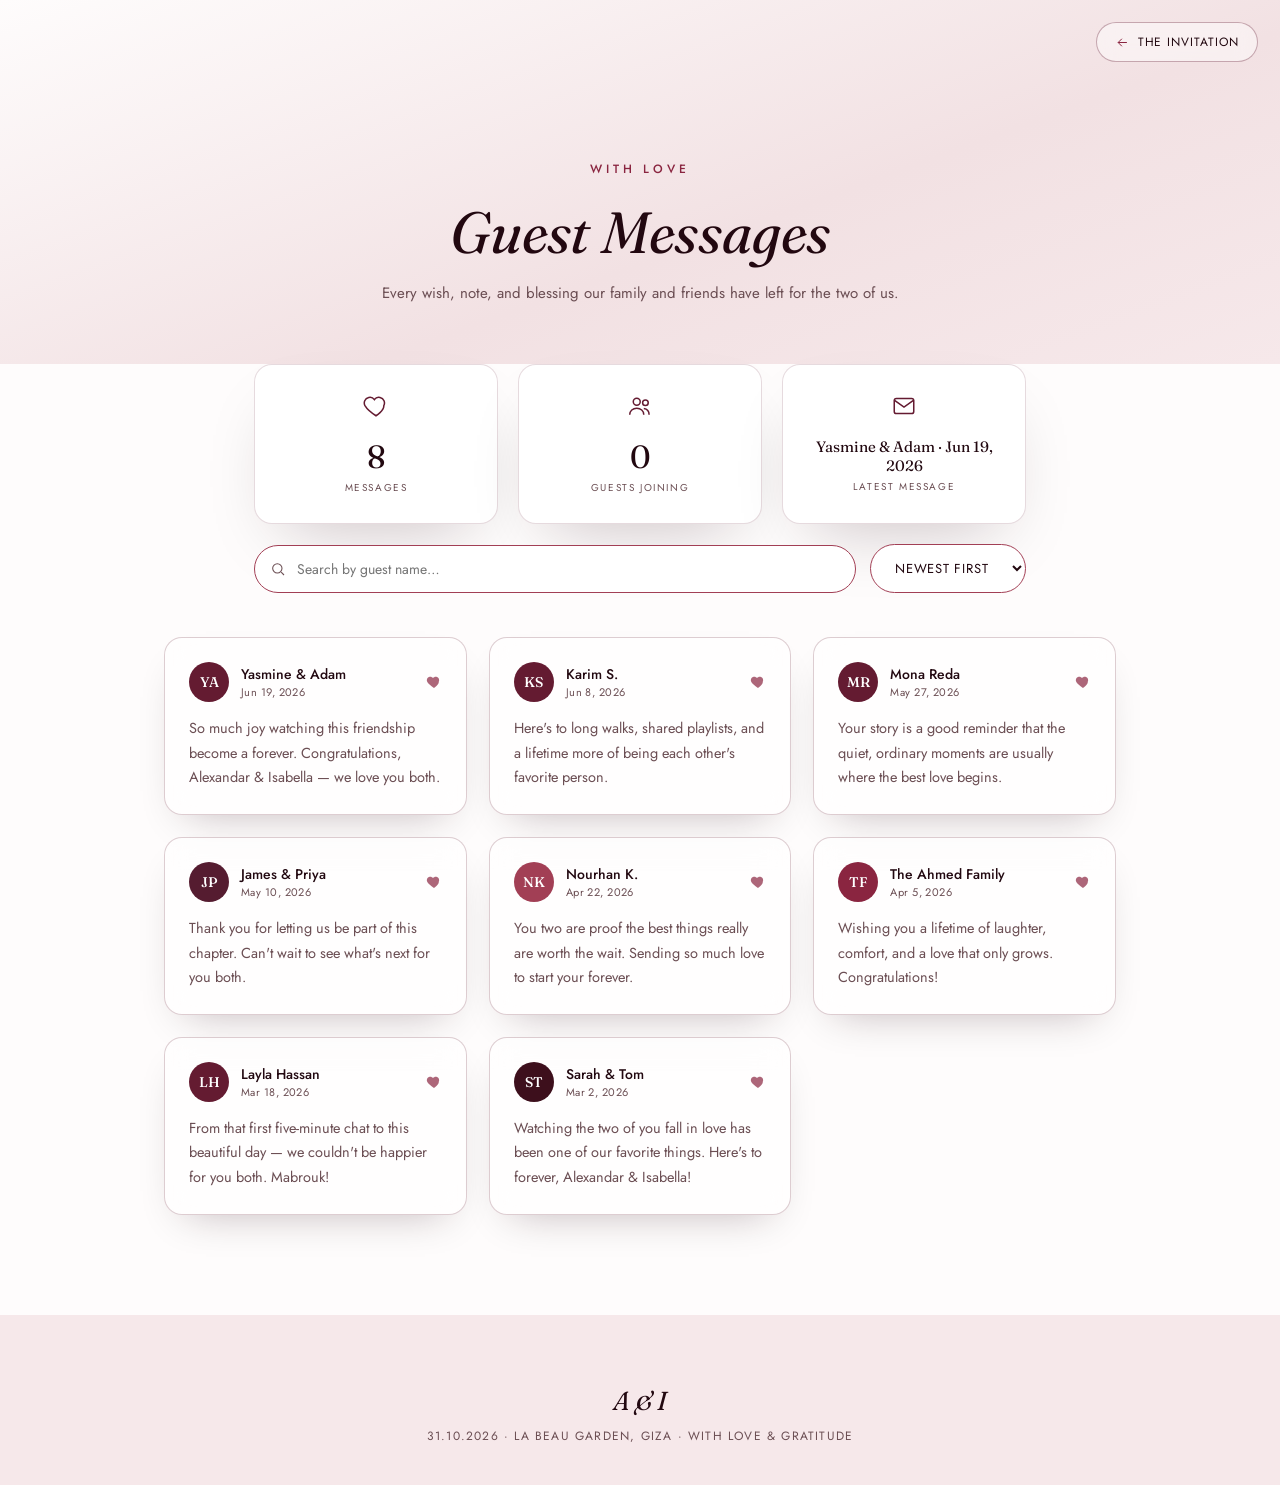
==== commit 28dded2c: "Add files via upload" ====
--- a/messages.html
+++ b/messages.html
@@ -4,7 +4,7 @@
 <meta charset="UTF-8">
 <meta name="viewport" content="width=device-width, initial-scale=1.0">
 <meta name="theme-color" content="#641B31">
-<title>Guest Messages — Omar &amp; Rowan</title>
+<title>Guest Messages — Alexandar &amp; Isabella</title>
 <link rel="preconnect" href="https://fonts.googleapis.com">
 <link rel="preconnect" href="https://fonts.gstatic.com" crossorigin>
 <link href="https://fonts.googleapis.com/css2?family=Fraunces:ital,opsz,wght@0,9..144,300;0,9..144,400;0,9..144,500;0,9..144,600;1,9..144,400;1,9..144,500&family=Jost:wght@300;400;500;600&display=swap" rel="stylesheet">
@@ -16,7 +16,7 @@
     <svg class="pre-arch" width="140" height="50" viewBox="0 0 140 50">
       <path d="M4,46 C4,14 136,14 136,46"/>
     </svg>
-    <div class="pre-mono">O &amp; R</div>
+    <div class="pre-mono">A &amp; I</div>
   </div>
 
   <nav id="site-nav" aria-label="Site">
@@ -67,7 +67,7 @@
     <div class="messages-empty" id="messages-empty">
       <svg width="46" height="46" viewBox="0 0 24 24" fill="none" stroke="currentColor" stroke-width="1.2"><path d="M12 21s-7.5-4.7-10.2-9.3C.3 8.8 1.6 5 5.3 4.1c2-.5 4 .3 5.2 2 1.2-1.7 3.2-2.5 5.2-2 3.7.9 5 4.7 3.5 7.6C19.5 16.3 12 21 12 21z"/></svg>
       <strong>No messages yet</strong>
-      <p>Be the first to leave your wishes for Omar &amp; Rowan.</p>
+      <p>Be the first to leave your wishes for Alexandar &amp; Isabella.</p>
       <a class="btn btn-fill" href="index.html#rsvp">Leave a Message</a>
     </div>
 
@@ -78,8 +78,8 @@
   </main>
 
   <footer>
-    <div class="foot-mono">O &amp; R</div>
-    <p>07.10.2026 &middot; La Beau Garden, Giza &middot; With Love &amp; Gratitude</p>
+    <div class="foot-mono">A &amp; I</div>
+    <p>31.10.2026 &middot; La Beau Garden, Giza &middot; With Love &amp; Gratitude</p>
   </footer>
 
 <script src="utils.js"></script>
--- a/style.css
+++ b/style.css
@@ -108,109 +108,7 @@
   }
   @keyframes fadeUp{from{opacity:0; transform:translateY(10px);} to{opacity:1; transform:translateY(0);}}
 
-  /* ============ ENVELOPE ============ */
-  #envelope-wrapper{
-    position:fixed; inset:0; z-index:950;
-    display:flex; align-items:center; justify-content:center; overflow:hidden;
-    background:
-      radial-gradient(ellipse at 50% 30%, rgba(var(--gold-light-rgb),.35), transparent 60%),
-      linear-gradient(160deg, var(--cream) 0%, var(--blush-soft) 55%, var(--cream-deep) 100%);
-    opacity:0; transform:scale(1.02);
-    transition:opacity .8s var(--ease), transform .8s var(--ease);
-  }
-  body.loaded #envelope-wrapper{opacity:1; transform:scale(1);}
-  #envelope-wrapper.fade-out{opacity:0; transform:scale(1.04); pointer-events:none; transition:opacity .68s var(--ease), transform .68s var(--ease);}
-  #envelope-wrapper.skip-envelope{display:none;}
-
-  .envelope-glow{
-    position:absolute; width:60vmax; height:60vmax; border-radius:50%;
-    background:radial-gradient(circle, rgba(var(--accent-rgb),.28), transparent 65%);
-    filter:blur(10px); animation:glowPulse 6s ease-in-out infinite; pointer-events:none;
-  }
-  @keyframes glowPulse{0%,100%{transform:scale(1); opacity:.65;} 50%{transform:scale(1.08); opacity:.9;}}
-
-  .envelope-particles{position:absolute; inset:0; pointer-events:none; z-index:1;}
-  .dust-mote{position:absolute; border-radius:50%; background:var(--gold-light); opacity:0; animation:moteFloat linear infinite;}
-  @keyframes moteFloat{
-    0%{opacity:0; transform:translateY(0) translateX(0);}
-    10%{opacity:.55;} 90%{opacity:.35;}
-    100%{opacity:0; transform:translateY(-120px) translateX(18px);}
-  }
-  .spark{
-    position:absolute; width:6px; height:6px; border-radius:50%; opacity:0;
-    background:radial-gradient(circle, var(--white) 0%, var(--gold) 55%, transparent 75%);
-    animation:sparkle 2.6s ease-in-out infinite;
-  }
-  @keyframes sparkle{0%,100%{opacity:0; transform:scale(.4);} 50%{opacity:1; transform:scale(1);}}
-
-  #envelope-container{position:relative; z-index:2; display:flex; flex-direction:column; align-items:center; gap:34px; perspective:1600px;}
-
-  .envelope{
-    position:relative; width:min(78vw, 340px); aspect-ratio:3/2;
-    transform-style:preserve-3d;
-    filter:drop-shadow(0 30px 55px rgba(var(--ink-rgb),.28));
-  }
-  .envelope-body{
-    position:absolute; inset:0; border-radius:6px;
-    background:linear-gradient(155deg, #FFFDF9 0%, var(--cream) 60%, var(--cream-deep) 100%);
-    border:1px solid var(--gold-light);
-  }
-  .envelope-body::before{
-    content:''; position:absolute; inset:0;
-    background:
-      linear-gradient(135deg, transparent 49.5%, rgba(var(--accent-rgb),.16) 50%, transparent 50.5%),
-      linear-gradient(-135deg, transparent 49.5%, rgba(var(--accent-rgb),.16) 50%, transparent 50.5%);
-  }
-  .envelope-body::after{
-    content:''; position:absolute; inset:6px; border-radius:6px;
-    border:1px solid var(--gold); opacity:.5; pointer-events:none;
-  }
-  .envelope-flap{
-    position:absolute; top:0; left:0; right:0; height:52%;
-    background:linear-gradient(155deg, #FFFDF9, var(--blush-soft));
-    clip-path:polygon(0 0, 100% 0, 50% 100%);
-    transform-origin:top center; transform:rotateX(0deg);
-    transition:transform 1.1s var(--ease);
-    z-index:3; border-top:1px solid var(--gold-light);
-  }
-  .envelope.open .envelope-flap{transform:rotateX(-172deg);}
-  .wax-seal{
-    position:absolute; top:calc(52% - 22px); left:50%; transform:translateX(-50%);
-    width:46px; height:46px; border-radius:50%; z-index:5;
-    background:radial-gradient(circle at 35% 30%, var(--blush-deep), var(--gold) 78%);
-    box-shadow:0 6px 14px rgba(var(--ink-rgb),.35), inset 0 -3px 5px rgba(0,0,0,.2);
-    display:flex; align-items:center; justify-content:center;
-    font-family:var(--font-display); font-style:italic; color:var(--white); font-size:13px;
-    transition:transform .6s var(--ease) .5s, opacity .6s var(--ease) .5s;
-  }
-  .envelope.open .wax-seal{transform:translateX(-50%) scale(.4) rotate(25deg); opacity:0;}
-  .envelope-letter{
-    position:absolute; left:6%; right:6%; bottom:8%; top:20%;
-    background:linear-gradient(180deg, var(--white), var(--cream));
-    border-radius:4px; box-shadow:0 10px 30px rgba(var(--ink-rgb),.18);
-    border:1px solid var(--gold-light);
-    display:flex; align-items:center; justify-content:center; text-align:center; padding:20px;
-    transform:translateY(0) rotateX(0deg) scale(1);
-    transition:transform 1.2s var(--ease) .55s, box-shadow 1.2s var(--ease) .55s;
-    z-index:2;
-  }
-  .envelope.open .envelope-letter{
-    transform:translateY(-64%) rotateX(6deg) scale(1.06);
-    box-shadow:0 30px 60px rgba(var(--ink-rgb),.3);
-  }
-  .letter-content{display:flex; flex-direction:column; align-items:center; gap:8px;}
-  .letter-ornament{color:var(--gold); font-size:20px;}
-  .letter-content strong{font-family:var(--font-display); font-style:italic; font-size:clamp(20px,4vw,26px); color:var(--ink); font-weight:500;}
-  .letter-subtext{font-size:11px; letter-spacing:.2em; text-transform:uppercase; color:var(--ink-soft);}
-
-  #open-btn{
-    display:flex; align-items:center; gap:10px; background:var(--ink); color:var(--cream);
-    border:none; padding:15px 32px; border-radius:999px; font-size:13px; letter-spacing:.14em;
-    text-transform:uppercase; font-weight:500; box-shadow:var(--shadow-soft);
-    transition:background .35s var(--ease), transform .35s var(--ease), opacity .4s, transform .4s;
-  }
-  #open-btn:hover{background:var(--gold); transform:translateY(-2px);}
-  .btn-icon{font-size:15px;}
+  /* ============ ENVELOPE (Removed - Now using shared component) ============ */
 
   /* ============ SITE NAV ============ */
   #site-nav{position:fixed; top:22px; right:22px; z-index:70;}
@@ -380,7 +278,10 @@
   .field select option{color:var(--ink);}
   .field input::placeholder, .field textarea::placeholder{color:rgba(var(--cream-rgb),.4);}
   .radio-row{display:flex; gap:12px; flex-wrap:wrap;}
-  .radio-pill input{position:absolute; opacity:0; pointer-events:none;}
+  /* Visually hidden but focusable — width/height override the .field input
+     width:100%, which otherwise makes these absolutely-positioned inputs
+     span the whole section and cause horizontal overflow. */
+  .radio-pill input{position:absolute; opacity:0; pointer-events:none; width:1px; height:1px;}
   .radio-pill span{
     display:inline-block; padding:11px 22px; border-radius:999px; border:1px solid rgba(var(--cream-rgb),.3);
     font-size:13px; transition:all .25s;
@@ -435,6 +336,7 @@
   .admin-row{border-bottom:1px solid var(--gold-light); padding:14px 0; font-size:14px;}
   .admin-row b{display:block; font-family:var(--font-body); font-weight:500;}
   .admin-row span{color:var(--ink-soft); font-size:12.5px;}
+  .admin-note{margin-top:6px; font-style:italic; color:var(--ink-soft);}
   #admin-close{margin-top:20px;}
   .admin-empty{color:var(--ink-soft); font-size:14px;}
 
@@ -538,4 +440,623 @@
   @media (prefers-reduced-motion: reduce){
     *{animation-duration:.01ms !important; animation-iteration-count:1 !important; transition-duration:.01ms !important;}
     html{scroll-behavior:auto;}
-  }+  }
+/* =============================================================================
+   ENVELOPE OPENING EXPERIENCE (inlined component)
+   Luxury stationery intro. The overlay is built and driven by the envelope
+   script at the bottom of this template's JS.
+
+   Design language: ivory cotton paper, restrained gold foil, deep cinematic
+   backdrop, soft realistic shadows. Colors are themed for this template by
+   the .envlp-theme-* block at the end of this section.
+   ============================================================================= */
+
+.envlp-overlay {
+  /* ---- Palette (overridden by the theme block below) ---- */
+  --env-paper:        #F7F2E8;
+  --env-paper-deep:   #EBE3D2;
+  --env-paper-edge:   #DDD2BC;
+  --env-liner:        #322C24;
+  --env-liner-deep:   #241F19;
+  --env-ink:          #3B342A;
+  --env-ink-soft:     #6E6355;
+  --env-gold:         #C2A15E;
+  --env-gold-deep:    #97783F;
+  --env-gold-light:   #EBD9AC;
+  --env-seal:         #8E2F3C;
+  --env-seal-deep:    #5E1B26;
+  --env-backdrop:     #191611;
+  --env-backdrop-lit: #2B261D;
+
+  /* ---- Geometry ---- */
+  --env-flap-tip: 62%;   /* how far down the flap's point reaches */
+  --env-radius: 6px;
+
+  /* ---- Type (falls back gracefully across the template's fonts) ---- */
+  --env-font-serif:  "Cormorant Garamond", "Fraunces", "Italiana", Georgia, "Times New Roman", serif;
+  --env-font-script: "Great Vibes", "Beau Rivage", "Brush Script MT", cursive;
+  --env-font-caps:   "Jost", "Montserrat", "Trebuchet MS", sans-serif;
+
+  position: fixed;
+  inset: 0;
+  z-index: 9600;
+  display: flex;
+  align-items: center;
+  justify-content: center;
+  background:
+    radial-gradient(ellipse 90% 70% at 50% 38%, var(--env-backdrop-lit) 0%, var(--env-backdrop) 68%, #100E0A 100%);
+  opacity: 1;
+  transition: opacity 0.85s ease;
+}
+
+.envlp-overlay.is-leaving {
+  opacity: 0;
+  pointer-events: none;
+}
+
+/* Soft cinematic vignette over the backdrop */
+.envlp-vignette {
+  position: absolute;
+  inset: 0;
+  pointer-events: none;
+  background:
+    radial-gradient(ellipse 120% 90% at 50% 110%, rgba(0, 0, 0, 0.55), transparent 60%),
+    radial-gradient(ellipse 140% 100% at 50% -20%, rgba(0, 0, 0, 0.4), transparent 55%);
+}
+
+.envlp-stage {
+  position: relative;
+  display: flex;
+  flex-direction: column;
+  align-items: center;
+  gap: clamp(1.6rem, 4vh, 2.6rem);
+  padding: 1.5rem;
+}
+
+/* =========================================================================
+   ENVELOPE
+   Classic 100:66 commercial proportions, perfectly symmetrical construction:
+   liner back, letter, side + bottom folds, top flap, wax seal.
+   ========================================================================= */
+
+.envlp-scene {
+  position: relative;
+  perspective: 1400px;
+  transition: transform 0.5s cubic-bezier(0.22, 0.9, 0.3, 1);
+}
+
+/* Gentle lift on hover — the envelope responds before it's even touched.
+   Disabled once the opening sequence starts. */
+@media (hover: hover) {
+  .envlp-overlay:not(.is-opening) .envlp-scene:hover {
+    transform: translateY(-4px) scale(1.015);
+  }
+  .envlp-overlay:not(.is-opening) .envlp-scene:hover::after {
+    opacity: 0.8;
+    transform: translateX(-50%) scale(1.05);
+  }
+  .envlp-overlay:not(.is-opening) .envlp-scene:hover .envlp-back {
+    box-shadow:
+      inset 0 0 40px rgba(0, 0, 0, 0.55),
+      0 34px 62px rgba(0, 0, 0, 0.5),
+      0 10px 20px rgba(0, 0, 0, 0.32);
+  }
+}
+
+/* Soft elliptical ground shadow — static, so the floating envelope never
+   forces per-frame shadow re-rasterization (filters here are too costly) */
+.envlp-scene::after {
+  content: "";
+  position: absolute;
+  left: 50%;
+  bottom: -9%;
+  width: 86%;
+  height: 12%;
+  transform: translateX(-50%);
+  border-radius: 50%;
+  background: radial-gradient(ellipse at center, rgba(0, 0, 0, 0.5) 0%, rgba(0, 0, 0, 0.22) 45%, transparent 72%);
+  pointer-events: none;
+  transition: opacity 0.7s ease, transform 0.5s cubic-bezier(0.22, 0.9, 0.3, 1);
+}
+
+.is-opening .envlp-scene::after {
+  opacity: 0.55;
+}
+
+.envlp {
+  position: relative;
+  /* Cap by viewport height too: the letter rises a full envelope-height
+     above the pocket during stage-letter, so short/landscape screens need
+     headroom or the card clips offscreen. */
+  width: min(520px, 88vw, 64vh);
+  aspect-ratio: 100 / 66;
+  cursor: pointer;
+  outline: none;
+  transform-style: preserve-3d;
+  animation: envlp-bob 3.2s ease-in-out infinite;
+  transition: opacity 0.7s ease;
+}
+
+/* Hint the compositor only while the sequence is actually animating */
+.is-opening .envlp-flap,
+.is-opening .envlp-letter {
+  will-change: transform;
+}
+
+.envlp:focus-visible .envlp-back {
+  box-shadow:
+    0 0 0 2px var(--env-gold),
+    0 26px 50px rgba(0, 0, 0, 0.45),
+    0 8px 16px rgba(0, 0, 0, 0.3);
+}
+
+.is-opening .envlp {
+  animation: none;
+  transform: none;
+  cursor: default;
+}
+
+@keyframes envlp-bob {
+  0%, 100% { transform: translateY(0); }
+  50%      { transform: translateY(-9px); }
+}
+
+/* Shared cotton-paper texture (subtle SVG fractal noise, ~4% strength) */
+.envlp-back::after,
+.envlp-flap::after,
+.envlp-fold::after,
+.envlp-letter::after {
+  content: "";
+  position: absolute;
+  inset: 0;
+  pointer-events: none;
+  border-radius: inherit;
+  clip-path: inherit;
+  background-image: url("data:image/svg+xml;utf8,<svg xmlns='http://www.w3.org/2000/svg' width='240' height='240'><filter id='n'><feTurbulence type='fractalNoise' baseFrequency='0.85' numOctaves='2' stitchTiles='stitch'/><feColorMatrix values='0 0 0 0 0.24 0 0 0 0 0.2 0 0 0 0 0.14 0 0 0 0.045 0'/></filter><rect width='240' height='240' filter='url(%23n)'/></svg>");
+  background-size: 240px 240px;
+}
+
+/* ---- Back panel: the envelope interior liner ---- */
+.envlp-back {
+  position: absolute;
+  inset: 0;
+  z-index: 1;
+  border-radius: var(--env-radius);
+  background:
+    linear-gradient(180deg, var(--env-liner) 0%, var(--env-liner-deep) 100%);
+  box-shadow:
+    inset 0 0 40px rgba(0, 0, 0, 0.55),
+    0 26px 50px rgba(0, 0, 0, 0.45),
+    0 8px 16px rgba(0, 0, 0, 0.3);
+  transition: box-shadow 0.5s ease;
+}
+
+/* Fine gold pinstripe on the liner — a quiet premium detail */
+.envlp-back::before {
+  content: "";
+  position: absolute;
+  inset: 7px;
+  border-radius: 3px;
+  border: 1px solid rgba(194, 161, 94, 0.28);
+  pointer-events: none;
+}
+
+/* ---- Letter card (rises out on open) ---- */
+.envlp-letter {
+  position: absolute;
+  left: 50%;
+  bottom: 4.5%;
+  z-index: 2;
+  width: 86%;
+  height: 88%;
+  transform: translateX(-50%);
+  border-radius: 4px;
+  background:
+    linear-gradient(168deg, #FFFDF7 0%, var(--env-paper) 46%, var(--env-paper-deep) 100%);
+  box-shadow:
+    0 2px 6px rgba(0, 0, 0, 0.18),
+    inset 0 0 0 1px rgba(255, 255, 255, 0.5);
+  transition:
+    transform 1s cubic-bezier(0.22, 0.9, 0.3, 1),
+    box-shadow 0.9s ease;
+  overflow: hidden;
+}
+
+.envlp-letter-inner {
+  position: relative;
+  z-index: 1;
+  height: 100%;
+  display: flex;
+  flex-direction: column;
+  align-items: center;
+  justify-content: center;
+  gap: clamp(0.35rem, 1.4vw, 0.7rem);
+  padding: clamp(1rem, 4vw, 2rem) clamp(1.2rem, 5vw, 2.4rem);
+  text-align: center;
+  opacity: 0;
+  transform: translateY(6px);
+  transition: opacity 0.9s ease 0.35s, transform 0.9s ease 0.35s;
+}
+
+/* Hairline gold frame on the card */
+.envlp-letter::before {
+  content: "";
+  position: absolute;
+  inset: clamp(7px, 1.6vw, 11px);
+  border: 1px solid rgba(194, 161, 94, 0.55);
+  border-radius: 2px;
+  pointer-events: none;
+  z-index: 1;
+}
+
+/* ---- Letter typography ---- */
+.envlp-kicker {
+  font-family: var(--env-font-script);
+  font-size: clamp(1.05rem, 3.4vw, 1.5rem);
+  line-height: 1.3;
+  color: var(--env-gold-deep);
+  margin: 0;
+}
+
+.envlp-names {
+  font-family: var(--env-font-serif);
+  font-weight: 500;
+  font-size: clamp(1.35rem, 5vw, 2.15rem);
+  line-height: 1.18;
+  letter-spacing: 0.05em;
+  color: var(--env-ink);
+  margin: 0;
+  display: flex;
+  align-items: baseline;
+  justify-content: center;
+  flex-wrap: wrap;
+  column-gap: 0.45em;
+}
+
+.envlp-amp {
+  font-family: var(--env-font-script);
+  font-weight: 400;
+  font-size: 0.82em;
+  color: var(--env-gold);
+  transform: translateY(-0.04em);
+}
+
+.envlp-rule {
+  display: flex;
+  align-items: center;
+  gap: 0.7rem;
+  width: min(200px, 55%);
+  margin: clamp(0.15rem, 1vw, 0.45rem) 0;
+  color: var(--env-gold);
+}
+
+.envlp-rule span {
+  flex: 1;
+  height: 1px;
+  background: linear-gradient(90deg, transparent, var(--env-gold) 45%, var(--env-gold) 55%, transparent);
+}
+
+.envlp-rule i {
+  font-style: normal;
+  font-size: 0.5rem;
+  line-height: 1;
+  transform: rotate(45deg);
+  border: 1px solid var(--env-gold);
+  width: 7px;
+  height: 7px;
+  flex: none;
+}
+
+.envlp-date {
+  font-family: var(--env-font-caps);
+  font-weight: 400;
+  font-size: clamp(0.68rem, 2.2vw, 0.85rem);
+  letter-spacing: 0.34em;
+  text-indent: 0.34em; /* balances the trailing tracking so text centers optically */
+  text-transform: uppercase;
+  color: var(--env-ink);
+  margin: 0;
+}
+
+.envlp-line {
+  font-family: var(--env-font-serif);
+  font-style: italic;
+  font-size: clamp(0.78rem, 2.4vw, 0.95rem);
+  letter-spacing: 0.04em;
+  color: var(--env-ink-soft);
+  margin: 0;
+}
+
+/* ---- Pocket: symmetrical side + bottom folds ---- */
+.envlp-pocket {
+  position: absolute;
+  inset: 0;
+  z-index: 3;
+  border-radius: var(--env-radius);
+  overflow: hidden;
+  pointer-events: none;
+}
+
+.envlp-fold {
+  position: absolute;
+  inset: 0;
+}
+
+.envlp-fold-left {
+  clip-path: polygon(0 0, 50% 50%, 0 100%);
+  background: linear-gradient(105deg, var(--env-paper) 52%, var(--env-paper-deep) 86%, var(--env-paper-edge) 97%, rgba(0, 0, 0, 0.16) 100%);
+}
+
+.envlp-fold-right {
+  clip-path: polygon(100% 0, 100% 100%, 50% 50%);
+  background: linear-gradient(255deg, var(--env-paper) 52%, var(--env-paper-deep) 86%, var(--env-paper-edge) 97%, rgba(0, 0, 0, 0.16) 100%);
+}
+
+.envlp-fold-bottom {
+  clip-path: polygon(0 100%, 100% 100%, 50% 42%);
+  background: linear-gradient(180deg, rgba(0, 0, 0, 0.14) 0%, var(--env-paper-edge) 2.5%, var(--env-paper-deep) 12%, var(--env-paper) 44%, #FDFAF2 100%);
+}
+
+/* ---- Top flap ---- */
+.envlp-flap {
+  position: absolute;
+  inset: 0;
+  z-index: 4;
+  clip-path: polygon(0 0, 100% 0, 50% var(--env-flap-tip));
+  background: linear-gradient(180deg, #FDFAF2 0%, var(--env-paper) 55%, var(--env-paper-deep) 96%, var(--env-paper-edge) 100%);
+  transform-origin: 50% 0;
+  transform: rotateX(0deg);
+  transition: transform 0.95s cubic-bezier(0.55, 0.06, 0.28, 0.99), z-index 0s 0.95s;
+  border-radius: var(--env-radius) var(--env-radius) 0 0;
+}
+
+/* Crisp crease at the fold plus a soft cast edge along the flap's point */
+.envlp-flap::before {
+  content: "";
+  position: absolute;
+  inset: 0;
+  clip-path: inherit;
+  background:
+    linear-gradient(180deg, rgba(0, 0, 0, 0.07) 0%, transparent 9%),
+    linear-gradient(180deg, transparent calc(var(--env-flap-tip) - 10%), rgba(0, 0, 0, 0.12) var(--env-flap-tip));
+  pointer-events: none;
+}
+
+/* ---- Gold-foil monogram on the flap (used when the seal is hidden) ---- */
+.envlp-monogram {
+  position: absolute;
+  top: 15%;
+  left: 50%;
+  z-index: 5;
+  transform: translateX(-50%);
+  font-family: var(--env-font-serif);
+  font-weight: 500;
+  font-size: clamp(1.05rem, 3.6vw, 1.5rem);
+  letter-spacing: 0.22em;
+  text-indent: 0.22em;
+  color: var(--env-gold-deep);
+  background: linear-gradient(115deg, var(--env-gold-deep) 20%, var(--env-gold-light) 48%, var(--env-gold-deep) 78%);
+  -webkit-background-clip: text;
+  background-clip: text;
+  -webkit-text-fill-color: transparent;
+  pointer-events: none;
+  transition: opacity 0.4s ease;
+}
+
+/* ---- Wax seal ---- */
+.envlp-seal {
+  position: absolute;
+  top: calc(var(--env-flap-tip) - 14%); /* straddles the flap's point */
+  left: 50%;
+  z-index: 5;
+  width: clamp(56px, 15%, 78px);
+  aspect-ratio: 1;
+  transform: translate(-50%, -50%);
+  display: flex;
+  align-items: center;
+  justify-content: center;
+  border-radius: 47% 53% 51% 49% / 52% 48% 52% 48%; /* slightly organic, hand-poured edge */
+  background:
+    radial-gradient(circle at 34% 30%, #B04A57 0%, var(--env-seal) 42%, var(--env-seal-deep) 100%);
+  box-shadow:
+    inset 0 2px 4px rgba(255, 255, 255, 0.22),
+    inset 0 -3px 6px rgba(0, 0, 0, 0.38),
+    0 3px 8px rgba(0, 0, 0, 0.4);
+  font-family: var(--env-font-serif);
+  font-weight: 600;
+  font-size: clamp(0.85rem, 2.6vw, 1.15rem);
+  letter-spacing: 0.06em;
+  color: rgba(255, 235, 225, 0.9);
+  text-shadow: 0 -1px 1px rgba(0, 0, 0, 0.45), 0 1px 1px rgba(255, 255, 255, 0.18);
+  transition: transform 0.45s cubic-bezier(0.5, 0, 0.6, 1.4), opacity 0.4s ease;
+  pointer-events: none;
+}
+
+/* Embossed inner ring of the seal */
+.envlp-seal::before {
+  content: "";
+  position: absolute;
+  inset: 14%;
+  border-radius: inherit;
+  border: 1px solid rgba(255, 220, 210, 0.28);
+  box-shadow: inset 0 1px 2px rgba(0, 0, 0, 0.3);
+}
+
+/* =========================================================================
+   OPENING SEQUENCE — staged by the envelope script
+   stage-seal → stage-flap → stage-letter → stage-card
+   ========================================================================= */
+
+.stage-seal .envlp-seal {
+  transform: translate(-50%, -50%) scale(0.8) rotate(-7deg);
+  opacity: 0;
+}
+
+.stage-seal .envlp-monogram {
+  opacity: 0;
+}
+
+.stage-flap .envlp-flap {
+  transform: rotateX(-180deg);
+}
+
+.stage-letter .envlp-flap {
+  z-index: 1;
+  transition: transform 0.95s cubic-bezier(0.55, 0.06, 0.28, 0.99);
+}
+
+.stage-letter .envlp-letter {
+  transform: translateX(-50%) translateY(-104%);
+  box-shadow:
+    0 14px 30px rgba(0, 0, 0, 0.4),
+    inset 0 0 0 1px rgba(255, 255, 255, 0.5);
+}
+
+.stage-letter .envlp-letter-inner {
+  opacity: 1;
+  transform: translateY(0);
+}
+
+/* Final presentation: card centers and comes forward, envelope recedes */
+.stage-card .envlp-letter {
+  z-index: 7;
+  transform: translateX(-50%) translateY(-58%) scale(1.12);
+  box-shadow:
+    0 34px 70px rgba(0, 0, 0, 0.55),
+    0 8px 20px rgba(0, 0, 0, 0.35),
+    inset 0 0 0 1px rgba(255, 255, 255, 0.5);
+}
+
+.stage-card .envlp-back,
+.stage-card .envlp-pocket,
+.stage-card .envlp-flap,
+.stage-card .envlp-seal,
+.stage-card .envlp-monogram {
+  opacity: 0;
+  transition: opacity 0.7s ease;
+}
+
+.stage-card .envlp-scene::after {
+  opacity: 0;
+}
+
+/* ---- Hint ---- */
+.envlp-hint {
+  font-family: var(--env-font-caps);
+  font-weight: 300;
+  font-size: clamp(0.68rem, 2vw, 0.8rem);
+  letter-spacing: 0.32em;
+  text-indent: 0.32em;
+  text-transform: uppercase;
+  color: var(--env-gold-light);
+  opacity: 0.85;
+  margin: 0;
+  animation: envlp-hint-pulse 2.6s ease-in-out infinite;
+  transition: opacity 0.4s ease;
+}
+
+.is-opening .envlp-hint {
+  opacity: 0;
+  animation: none;
+}
+
+@keyframes envlp-hint-pulse {
+  0%, 100% { opacity: 0.5; }
+  50%      { opacity: 0.95; }
+}
+
+/* ---- Reduced motion: the script skips the sequence entirely, but keep a
+   safe static fallback in case the overlay is ever forced on. ---- */
+@media (prefers-reduced-motion: reduce) {
+  .envlp,
+  .envlp-hint {
+    animation: none;
+  }
+}
+
+/* ---- Compact screens: tighten the stage so envelope + hint always fit ---- */
+@media (max-width: 480px) {
+  .envlp-stage {
+    gap: clamp(1.1rem, 3vh, 1.8rem);
+    padding: 1rem;
+  }
+  .envlp-hint {
+    letter-spacing: 0.24em;
+    text-indent: 0.24em;
+  }
+}
+
+/* ---- THEME: BLOOM — deep burgundy paper, cream card, gold foil edge.
+   Rich and romantic to match Luxury Bloom's #641B31 palette.
+   Selected via ENVELOPE_CONFIG.theme → .envlp-theme-bloom. ---- */
+.envlp-theme-bloom {
+  --env-paper:        #641B31;
+  --env-paper-deep:   #4C1223;
+  --env-paper-edge:   #380C19;
+  --env-liner:        #2C0912;
+  --env-liner-deep:   #1D050B;
+  --env-ink:          #43222C;
+  --env-ink-soft:     #7E5A62;
+  --env-gold:         #C9A15E;
+  --env-gold-deep:    #97753B;
+  --env-gold-light:   #EBD5A4;
+  --env-seal:         #C9A15E;   /* gold wax pops against the burgundy */
+  --env-seal-deep:    #85632C;
+  --env-backdrop:     #140A0D;
+  --env-backdrop-lit: #2E141C;
+  --env-flap-tip: 58%;
+  /* Bloom loads no script webfont — italic Fraunces reads far better than
+     a system cursive fallback */
+  --env-font-script: "Fraunces", "Cormorant Garamond", Georgia, serif;
+  --env-font-serif:  "Fraunces", "Cormorant Garamond", Georgia, serif;
+}
+
+.envlp-theme-bloom .envlp-kicker,
+.envlp-theme-bloom .envlp-amp {
+  font-style: italic;
+  letter-spacing: 0.02em;
+}
+
+.envlp-theme-bloom .envlp-kicker {
+  font-size: clamp(0.85rem, 2.8vw, 1.1rem);
+}
+
+/* Dark burgundy paper needs lighter flap/fold highlights than ivory */
+.envlp-theme-bloom .envlp-flap {
+  background: linear-gradient(180deg, #7B2A42 0%, var(--env-paper) 52%, var(--env-paper-deep) 94%, var(--env-paper-edge) 100%);
+}
+
+.envlp-theme-bloom .envlp-fold-left {
+  background: linear-gradient(105deg, #6E2138 50%, var(--env-paper-deep) 86%, var(--env-paper-edge) 97%, rgba(0, 0, 0, 0.3) 100%);
+}
+
+.envlp-theme-bloom .envlp-fold-right {
+  background: linear-gradient(255deg, #6E2138 50%, var(--env-paper-deep) 86%, var(--env-paper-edge) 97%, rgba(0, 0, 0, 0.3) 100%);
+}
+
+.envlp-theme-bloom .envlp-fold-bottom {
+  background: linear-gradient(180deg, rgba(0, 0, 0, 0.28) 0%, var(--env-paper-edge) 2.5%, var(--env-paper-deep) 12%, var(--env-paper) 46%, #71253C 100%);
+}
+
+/* Gold-foil edge tracing the flap */
+.envlp-theme-bloom .envlp-flap::before {
+  background:
+    linear-gradient(180deg, rgba(0, 0, 0, 0.12) 0%, transparent 9%),
+    linear-gradient(180deg, transparent calc(var(--env-flap-tip) - 3.5%), rgba(201, 161, 94, 0.85) calc(var(--env-flap-tip) - 2%), rgba(201, 161, 94, 0.85) var(--env-flap-tip));
+}
+
+/* Cream letter card stays light against the burgundy envelope */
+.envlp-theme-bloom .envlp-letter {
+  background: linear-gradient(168deg, #FDF8EE 0%, #F6EDDC 52%, #EBDFC6 100%);
+}
+
+.envlp-theme-bloom .envlp-seal {
+  background:
+    radial-gradient(circle at 34% 30%, #EBD5A4 0%, var(--env-seal) 48%, var(--env-seal-deep) 100%);
+  color: rgba(72, 20, 36, 0.9);
+  text-shadow: 0 1px 1px rgba(255, 240, 200, 0.4);
+}
+
+.envlp-theme-bloom .envlp-seal::before {
+  border-color: rgba(72, 20, 36, 0.35);
+}
